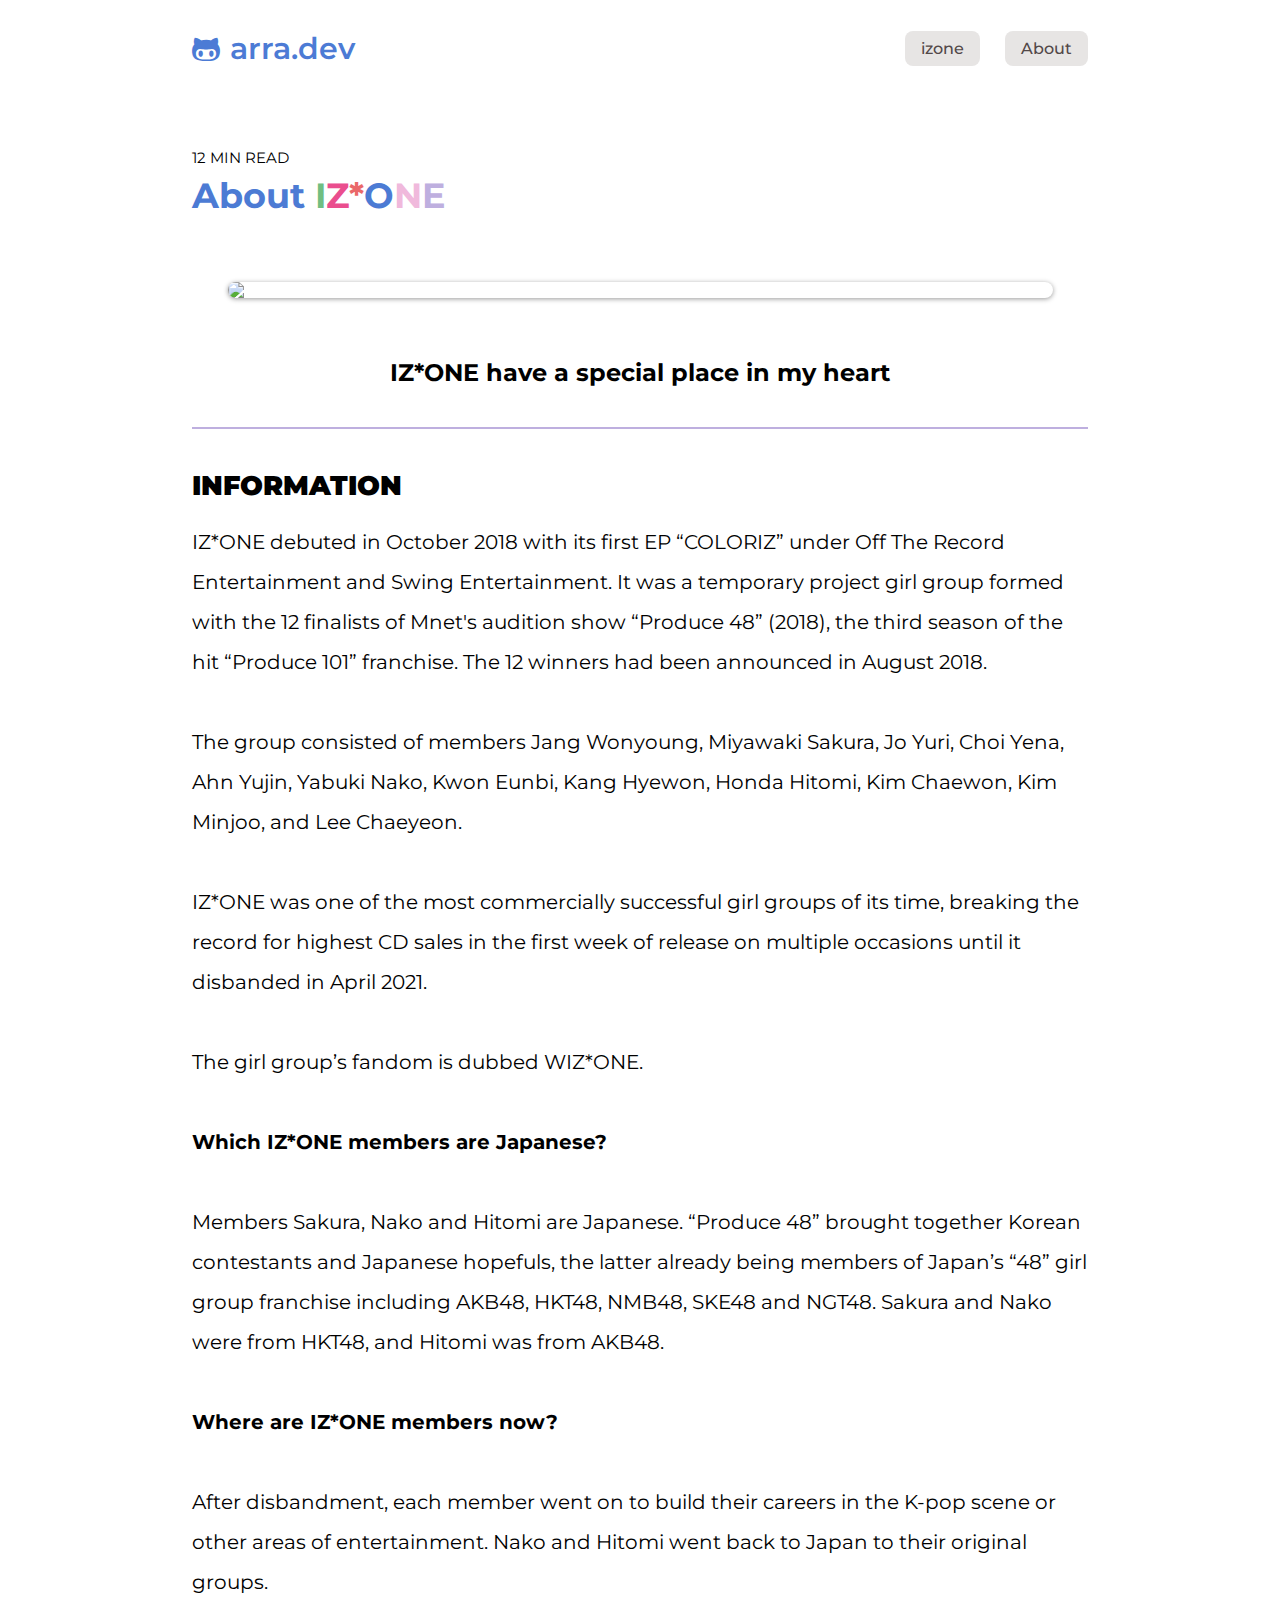
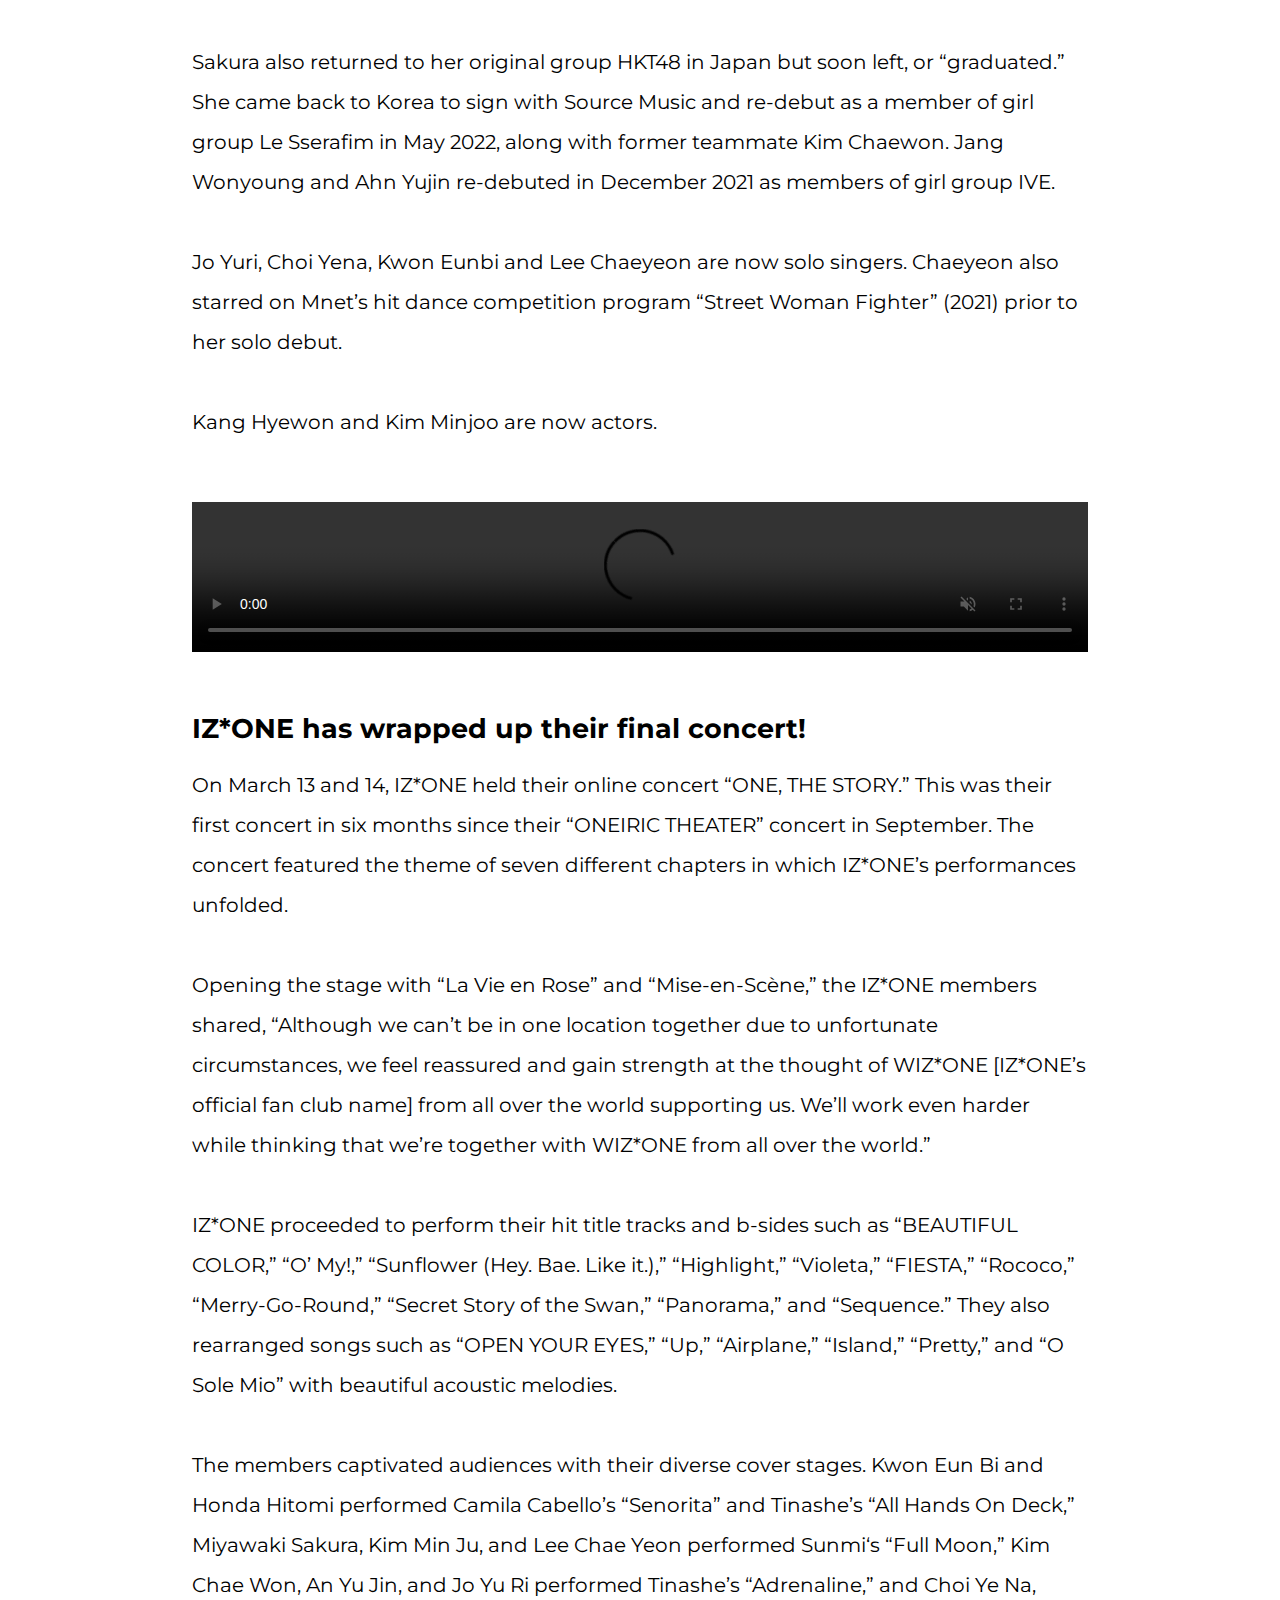
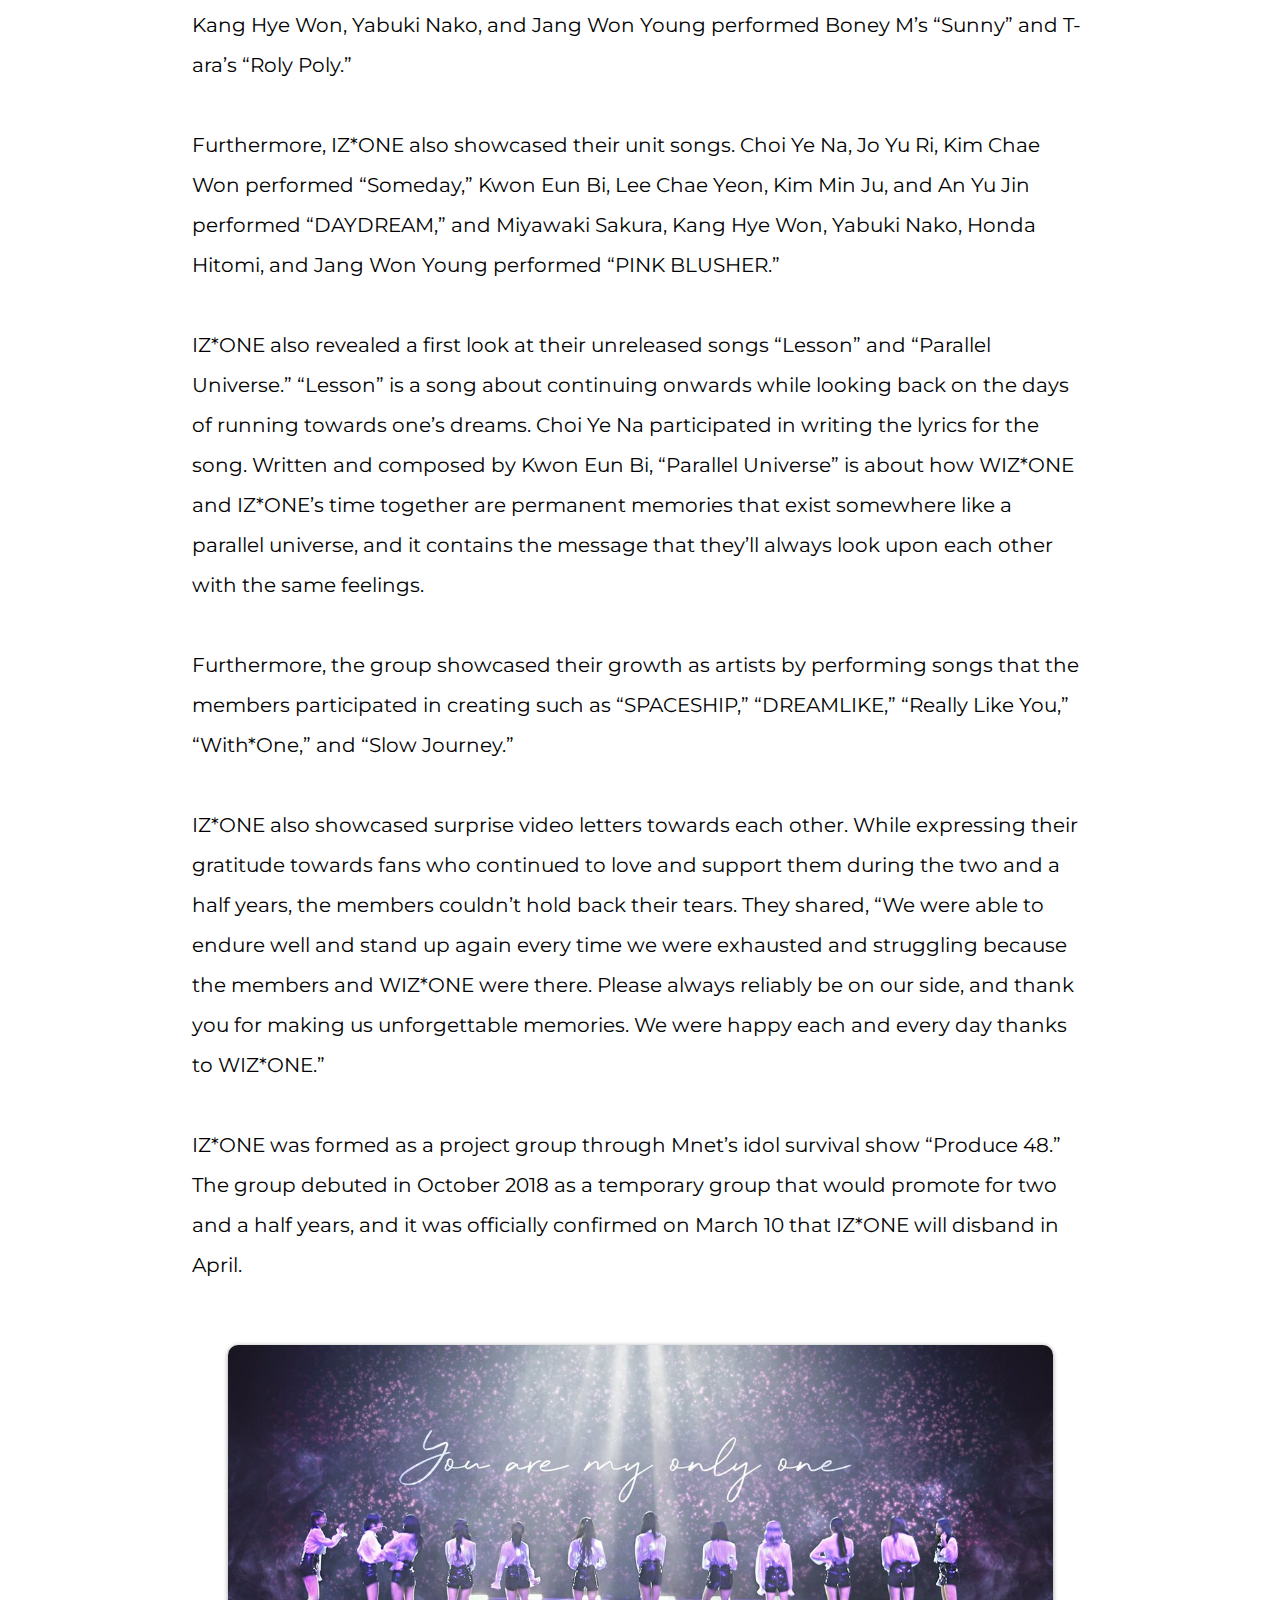
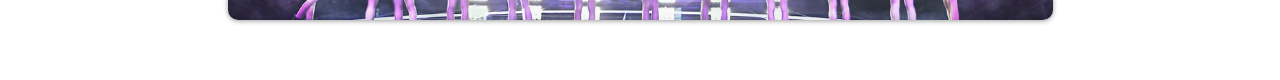
==== about.html @ e441821f "update" ====
<!DOCTYPE html>
<html lang="en">
  <head>
    <meta charset="UTF-8">
    <meta name="viewport" content="width=device-width, initial-scale=1.0">
    <link rel="stylesheet" href="/css/about.css">
    <title>Arra</title>
    <link rel="icon" href="/img/yujin1.png">
    <link rel="preconnect" href="https://fonts.googleapis.com">
    <link rel="preconnect" href="https://fonts.gstatic.com" crossorigin>
    <link href="https://fonts.googleapis.com/css2?family=Montserrat:ital,wght@0,500;1,500&display=swap" rel="stylesheet">
    <link rel="stylesheet" href="https://cdnjs.cloudflare.com/ajax/libs/font-awesome/4.7.0/css/font-awesome.min.css">
  </head>
  <body>

    <main>
      <nav>
        <div class="left-navbar">
          <p><a href="index.html"><i class="fa fa-github-alt" style="margin-right: 10px;"></i>arra.dev</a></p>
        </div>
        <div class="navbar">
          <ul>
            <li><a href="izone.html">izone</a></li>
            <li><a href="about.html">About</a></li>
          </ul>
        </div>
      </nav>
    </main>

  <section class="about-text">

    <div class="title">
      <p>12 MIN READ</p>
      <h1><span style="color: #4C7BD4;">About</span> <span style="color: #70be81;">I</span><span style="color: #EA4E8E;">Z</span><span style="color: #EA6869;">*</span><span style="color: #4C7BD4;">O</span><span style="color: #f0b9dc;">N</span><span style="color: #BEAFDF;">E</span></h1>
    </div>

    <div class="izone-image">
      <img src="/img/EuPhT83VIAEmpBf.jpg">
    </div>

    <div class="paragraph-about">
      <h1 id="iz-heart">IZ*ONE have a special place in my heart</h1>
      <hr>
      <h1><b>INFORMATION</b></h1>
      <p>IZ*ONE debuted in October 2018 with its first EP “COLORIZ” under Off The Record Entertainment and Swing Entertainment. It was a temporary project girl group formed with the 12 finalists of Mnet's audition show “Produce 48” (2018), the third season of the hit “Produce 101” franchise. The 12 winners had been announced in August 2018.<br>
        <br>
        The group consisted of members Jang Wonyoung, Miyawaki Sakura, Jo Yuri, Choi Yena, Ahn Yujin, Yabuki Nako, Kwon Eunbi, Kang Hyewon, Honda Hitomi, Kim Chaewon, Kim Minjoo, and Lee Chaeyeon.<br>
        <br>
        IZ*ONE was one of the most commercially successful girl groups of its time, breaking the record for highest CD sales in the first week of release on multiple occasions until it disbanded in April 2021.<br>
        <br>
        The girl group’s fandom is dubbed WIZ*ONE.<br>
        <br>
        <b>Which IZ*ONE members are Japanese?</b><br>
        <br>
        Members Sakura, Nako and Hitomi are Japanese. “Produce 48” brought together Korean contestants and Japanese hopefuls, the latter already being members of Japan’s “48” girl group franchise including AKB48, HKT48, NMB48, SKE48 and NGT48. Sakura and Nako were from HKT48, and Hitomi was from AKB48.<br>
        <br>
        <b>Where are IZ*ONE members now?</b><br>
        <br>
        After disbandment, each member went on to build their careers in the K-pop scene or other areas of entertainment. Nako and Hitomi went back to Japan to their original groups.<br>
        <br>
        Sakura also returned to her original group HKT48 in Japan but soon left, or “graduated.” She came back to Korea to sign with Source Music and re-debut as a member of girl group Le Sserafim in May 2022, along with former teammate Kim Chaewon.         
        Jang Wonyoung and Ahn Yujin re-debuted in December 2021 as members of girl group IVE.<br>
        <br>
        Jo Yuri, Choi Yena, Kwon Eunbi and Lee Chaeyeon are now solo singers. Chaeyeon also starred on Mnet’s hit dance competition program “Street Woman Fighter” (2021) prior to her solo debut.<br>
        <br>
        Kang Hyewon and Kim Minjoo are now actors. </p>
    </div>

    <div class="iz-video">
      <video controls autoplay muted src="/img/concert.mp4" width="1025px"></video>
    </div>

    <div class="paragraph-about">
      <h1>IZ*ONE has wrapped up their final concert!</h1>
      <p>On March 13 and 14, IZ*ONE held their online concert “ONE, THE STORY.” This was their first concert in six months since their “ONEIRIC THEATER” concert in September. The concert featured the theme of seven different chapters in which IZ*ONE’s performances unfolded.<br>
        <br>
        Opening the stage with “La Vie en Rose” and “Mise-en-Scène,” the IZ*ONE members shared, “Although we can’t be in one location together due to unfortunate circumstances, we feel reassured and gain strength at the thought of WIZ*ONE [IZ*ONE’s official fan club name] from all over the world supporting us. We’ll work even harder while thinking that we’re together with WIZ*ONE from all over the world.”<br>
        <br>
        IZ*ONE proceeded to perform their hit title tracks and b-sides such as “BEAUTIFUL COLOR,” “O’ My!,” “Sunflower (Hey. Bae. Like it.),” “Highlight,” “Violeta,” “FIESTA,” “Rococo,” “Merry-Go-Round,” “Secret Story of the Swan,” “Panorama,” and “Sequence.” They also rearranged songs such as “OPEN YOUR EYES,” “Up,” “Airplane,” “Island,” “Pretty,” and “O Sole Mio” with beautiful acoustic melodies.<br>
        <br>
        The members captivated audiences with their diverse cover stages. Kwon Eun Bi and Honda Hitomi performed Camila Cabello’s “Senorita” and Tinashe’s “All Hands On Deck,” Miyawaki Sakura, Kim Min Ju, and Lee Chae Yeon performed Sunmi‘s “Full Moon,” Kim Chae Won, An Yu Jin, and Jo Yu Ri performed Tinashe’s “Adrenaline,” and Choi Ye Na, Kang Hye Won, Yabuki Nako, and Jang Won Young performed Boney M’s “Sunny” and T-ara’s “Roly Poly.”<br>
        <br>
        Furthermore, IZ*ONE also showcased their unit songs. Choi Ye Na, Jo Yu Ri, Kim Chae Won performed “Someday,” Kwon Eun Bi, Lee Chae Yeon, Kim Min Ju, and An Yu Jin performed “DAYDREAM,” and Miyawaki Sakura, Kang Hye Won, Yabuki Nako, Honda Hitomi, and Jang Won Young performed “PINK BLUSHER.”<br>
        <br>
        IZ*ONE also revealed a first look at their unreleased songs “Lesson” and “Parallel Universe.” “Lesson” is a song about continuing onwards while looking back on the days of running towards one’s dreams. Choi Ye Na participated in writing the lyrics for the song. Written and composed by Kwon Eun Bi, “Parallel Universe” is about how WIZ*ONE and IZ*ONE’s time together are permanent memories that exist somewhere like a parallel universe, and it contains the message that they’ll always look upon each other with the same feelings.<br>
        <br>
        Furthermore, the group showcased their growth as artists by performing songs that the members participated in creating such as “SPACESHIP,” “DREAMLIKE,” “Really Like You,” “With*One,” and “Slow Journey.”<br>
        <br>
        IZ*ONE also showcased surprise video letters towards each other. While expressing their gratitude towards fans who continued to love and support them during the two and a half years, the members couldn’t hold back their tears. They shared, “We were able to endure well and stand up again every time we were exhausted and struggling because the members and WIZ*ONE were there. Please always reliably be on our side, and thank you for making us unforgettable memories. We were happy each and every day thanks to WIZ*ONE.”<br>
        <br>
        IZ*ONE was formed as a project group through Mnet’s idol survival show “Produce 48.” The group debuted in October 2018 as a temporary group that would promote for two and a half years, and it was officially confirmed on March 10 that IZ*ONE will disband in April.</p>
    </div>

    <div class="izone-image">
    <img src="/img/E2XO51TVkAYZnS4.jpg">
    </div>  

  </section>

  </body>
</html>
---- css/about.css ----
* {
  margin: 0;
  padding: 0;
  font-family: 'Montserrat', sans-serif;
}

nav {
  display: flex;
  justify-content: center;
  align-items: center;
  margin: 0 auto;
  width: 70%;
  margin-top: 30px;
}

.left-navbar {
  font-size: 30px;
  margin-right: auto;
  color: #4C7BD5;
  font-weight: 600;
}

.left-navbar a {
    color: #4C7BD5;
  text-decoration: none;
}

.navbar {
  margin-left: auto;
}

.navbar ul {
  display: flex;
  gap: 25px;
}

.navbar ul li {
  list-style: none;
  padding: 8px 16px;
  background-color: #e7e5e4;
  border-radius: 8px;
  transition: 0.2s;
}

.navbar ul li:hover {
  filter: brightness(90%);
}

.navbar ul li a {
  color: #524848;
  font-size: 16px;
  text-decoration: none;
  font-weight: 500;
}

/* izone-about */

.about-text {
  width: 70%;
  margin: 0 auto;
}

.title {
  line-height: 1.5;
}

.title p {
  font-size: 15px;
  margin-top: 80px;
}

.title h1 {
  font-size: 35px;
}

.izone-image {
  display: flex;
  justify-content: center;
  align-items: center;
}

.izone-image img {
  width: 1025px;
  border-radius: 10px;
  margin-top: 60px;
  margin-bottom: 60px;
  box-shadow: 0px 1px 5px rgba(0, 0, 0, 0.40);
}

.paragraph-about {
  text-align: left;
  margin: 0 auto;
}

.paragraph-about h1 {
  font-size: 27px;
  margin-bottom: 20px;
}

.paragraph-about p {
  font-size: 20px;
  line-height: 2;
}

#iz-heart {
  text-align: center;
  font-size: 24px;
}

hr {
  margin-top: 40px;
  margin-bottom: 40px;
  border-color: #BEAFDF;
  border-style: solid;
}

.iz-video {
  display: flex;
  justify-content: center;
  align-items: center;
  margin-top: 60px;
  margin-bottom: 60px;
}

@media (max-width: 1450px) {

  .izone-image img {
    width: 825px;
  }
  
  #iz-end-background {
    width: 825px;
  }

}

@media (max-width: 1250px) {

  .izone-image img {
    width: 750px;
  }

  .iz-video video {
    width: 900px;
  }


}

@media (max-width: 1100px) {

  .izone-image img {
    width: 650px;
  }

  .iz-video video {
    width: 800px;
  }

}

@media (max-width: 950px) {

  .izone-image img {
    width: 600px;
  }

  .iz-video video {
    width: 700px;
  }

}

@media (max-width: 830px) {

  .izone-image img {
    width: 500px;
  }

  .iz-video video {
    width: 600px;
  }

  .paragraph-about h1 {
    font-size: 23px;
  }

  .paragraph-about p {
    font-size: 16px;
  }

}

@media (max-width: 700px) {

  .left-navbar p {
    font-size: 20px;
  }

  .navbar ul {
    gap: 12px;
  }

  .navbar ul li {
    padding: 6px 14px;
  }

  .navbar ul li a {
    font-size: 14px;
  }

  .izone-image img {
    width: 325px;
  }

  .iz-video video {
    width: 325px;
  }

  #iz-heart {
    font-size: 20px;
  }

}

@media (max-width: 670px) {

  .left-navbar p {
    font-size: 18px;
  }

  .navbar ul {
    gap: 9px;
  }

  .navbar ul li {
    padding: 5px 12px;
  }

  .navbar ul li a {
    font-size: 13px;
  }

}
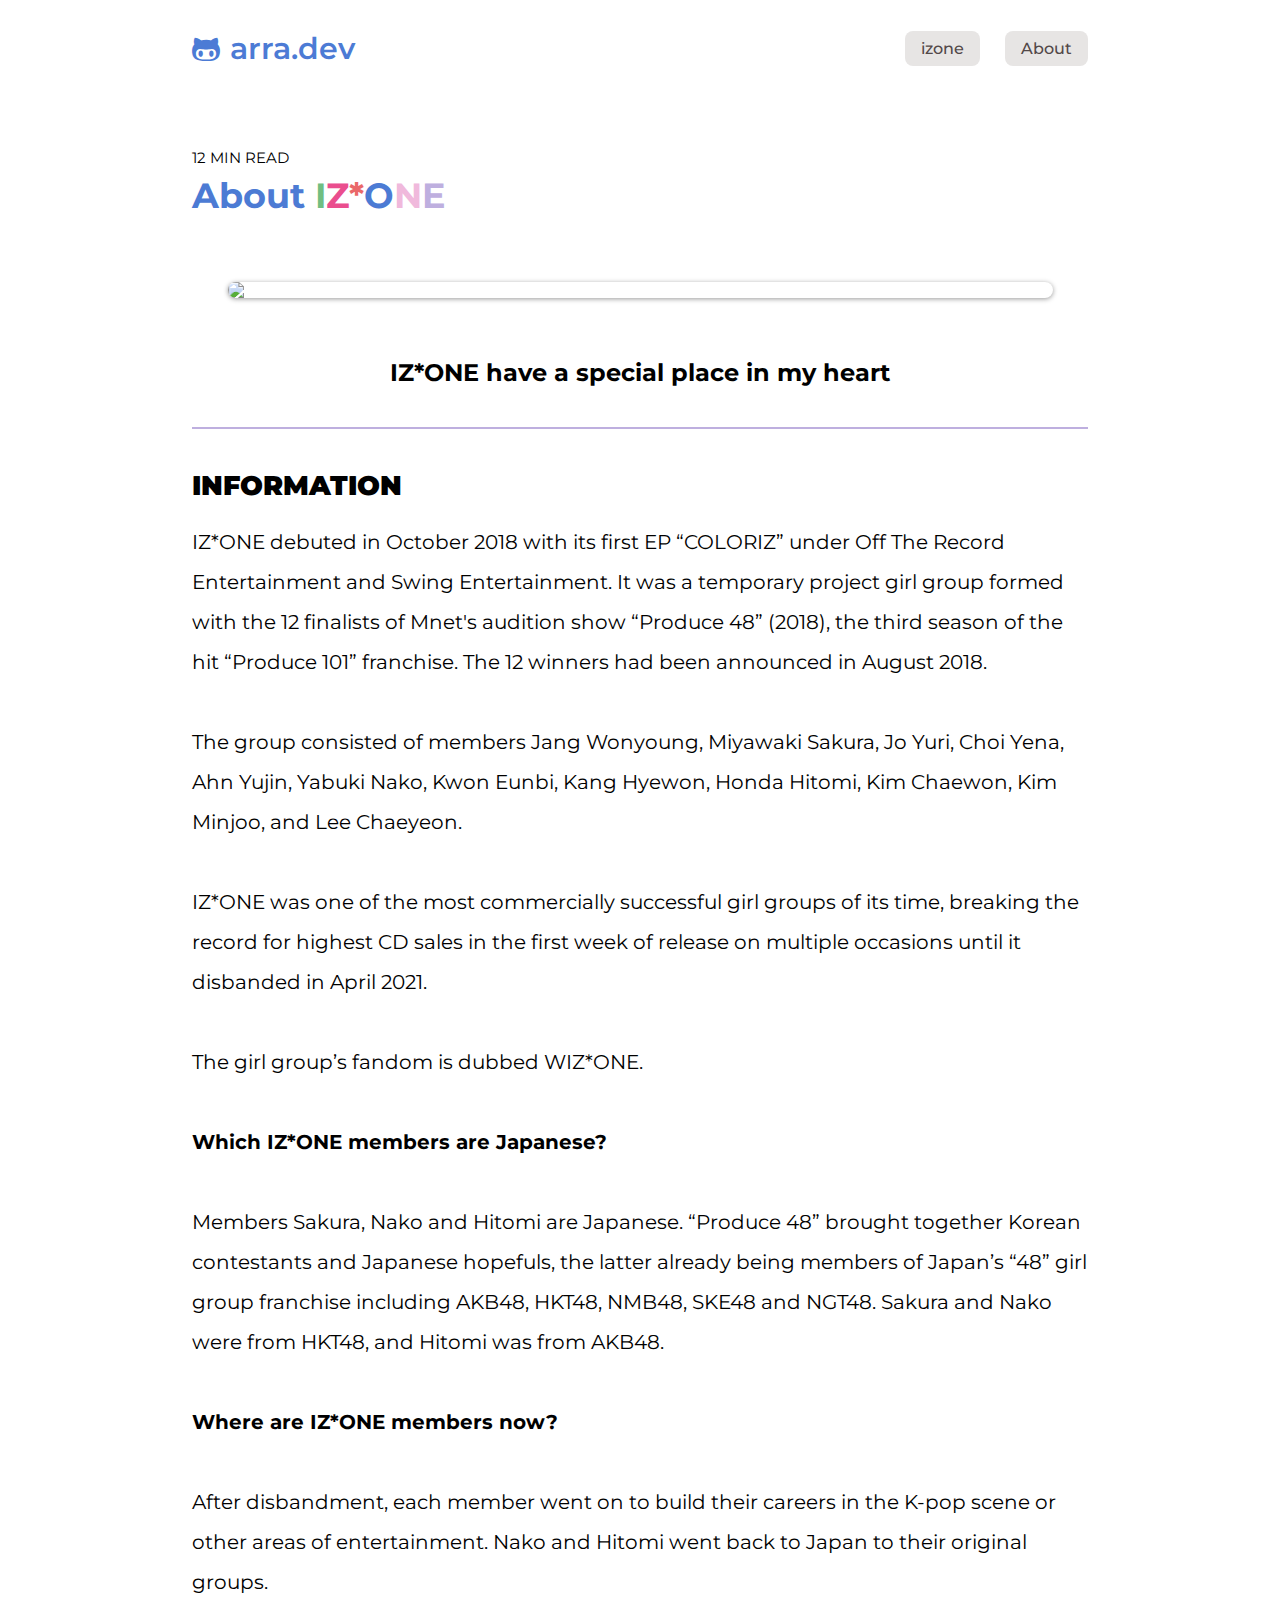
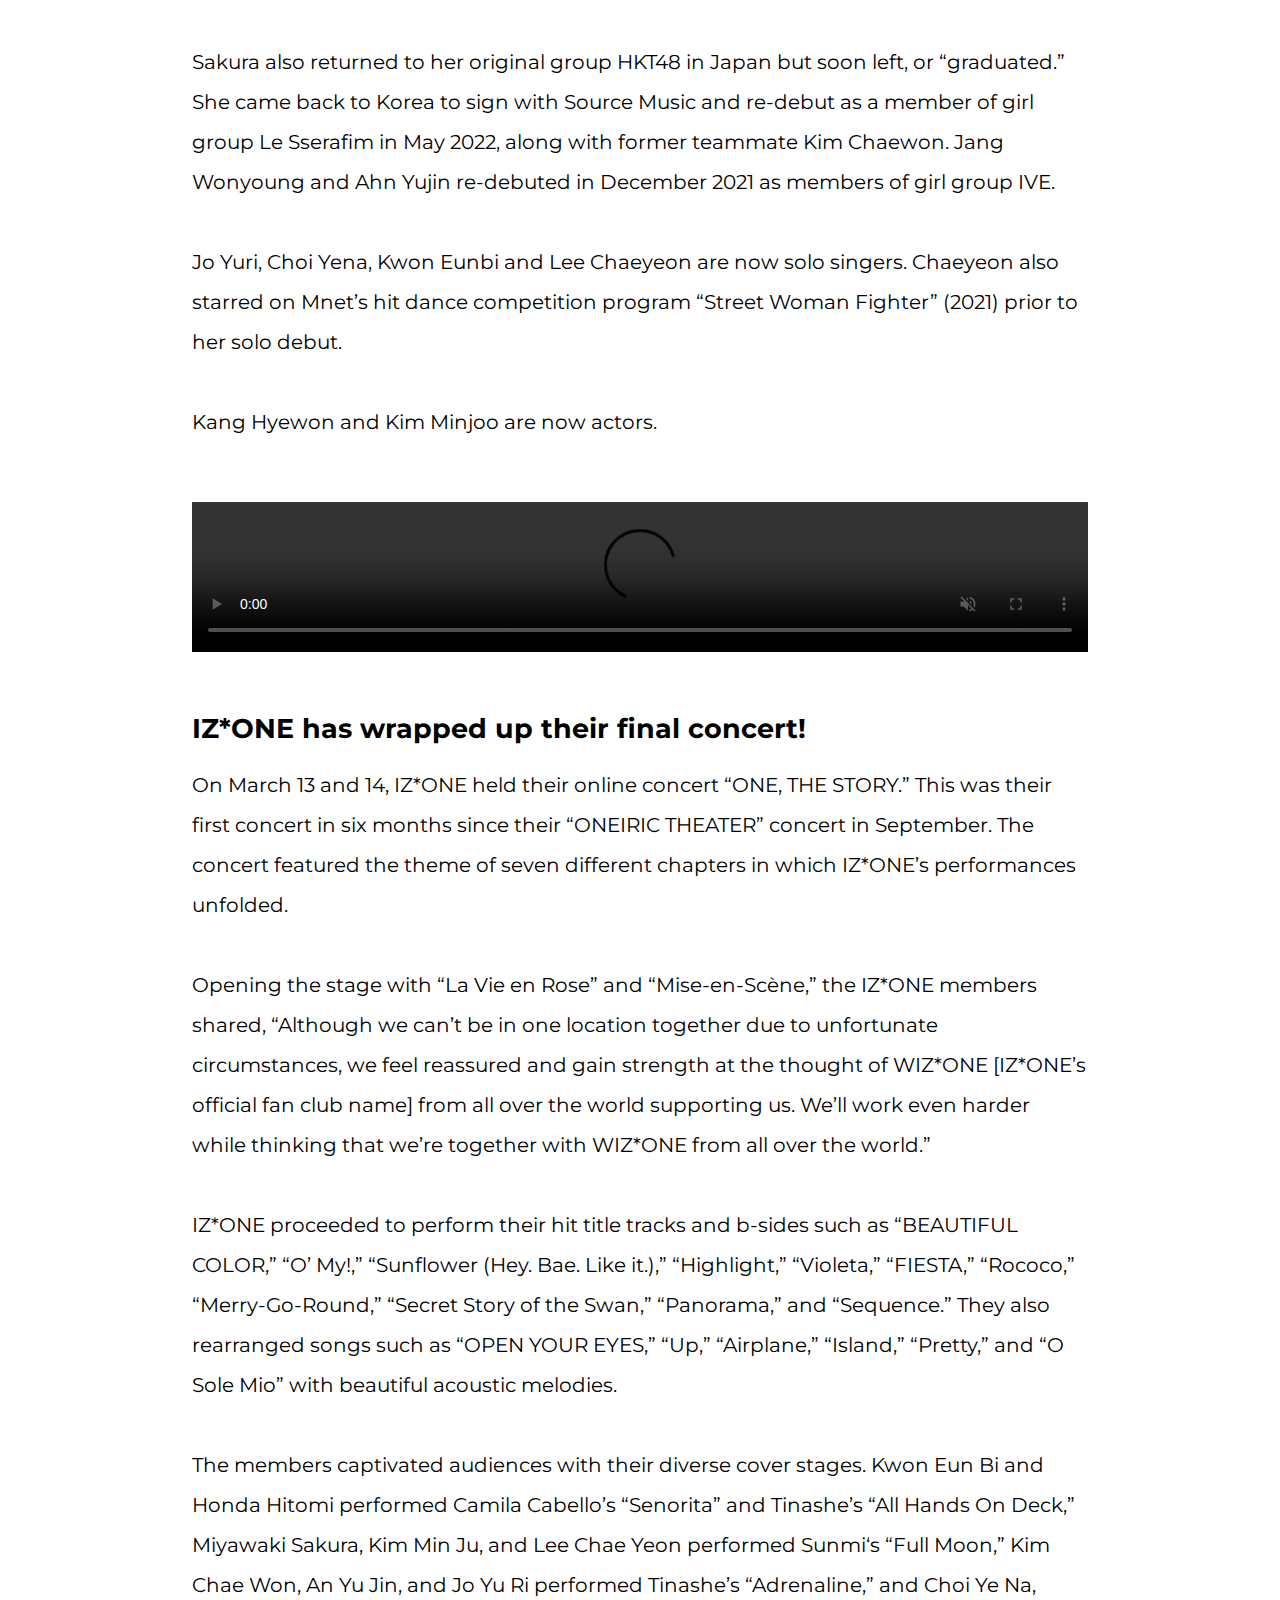
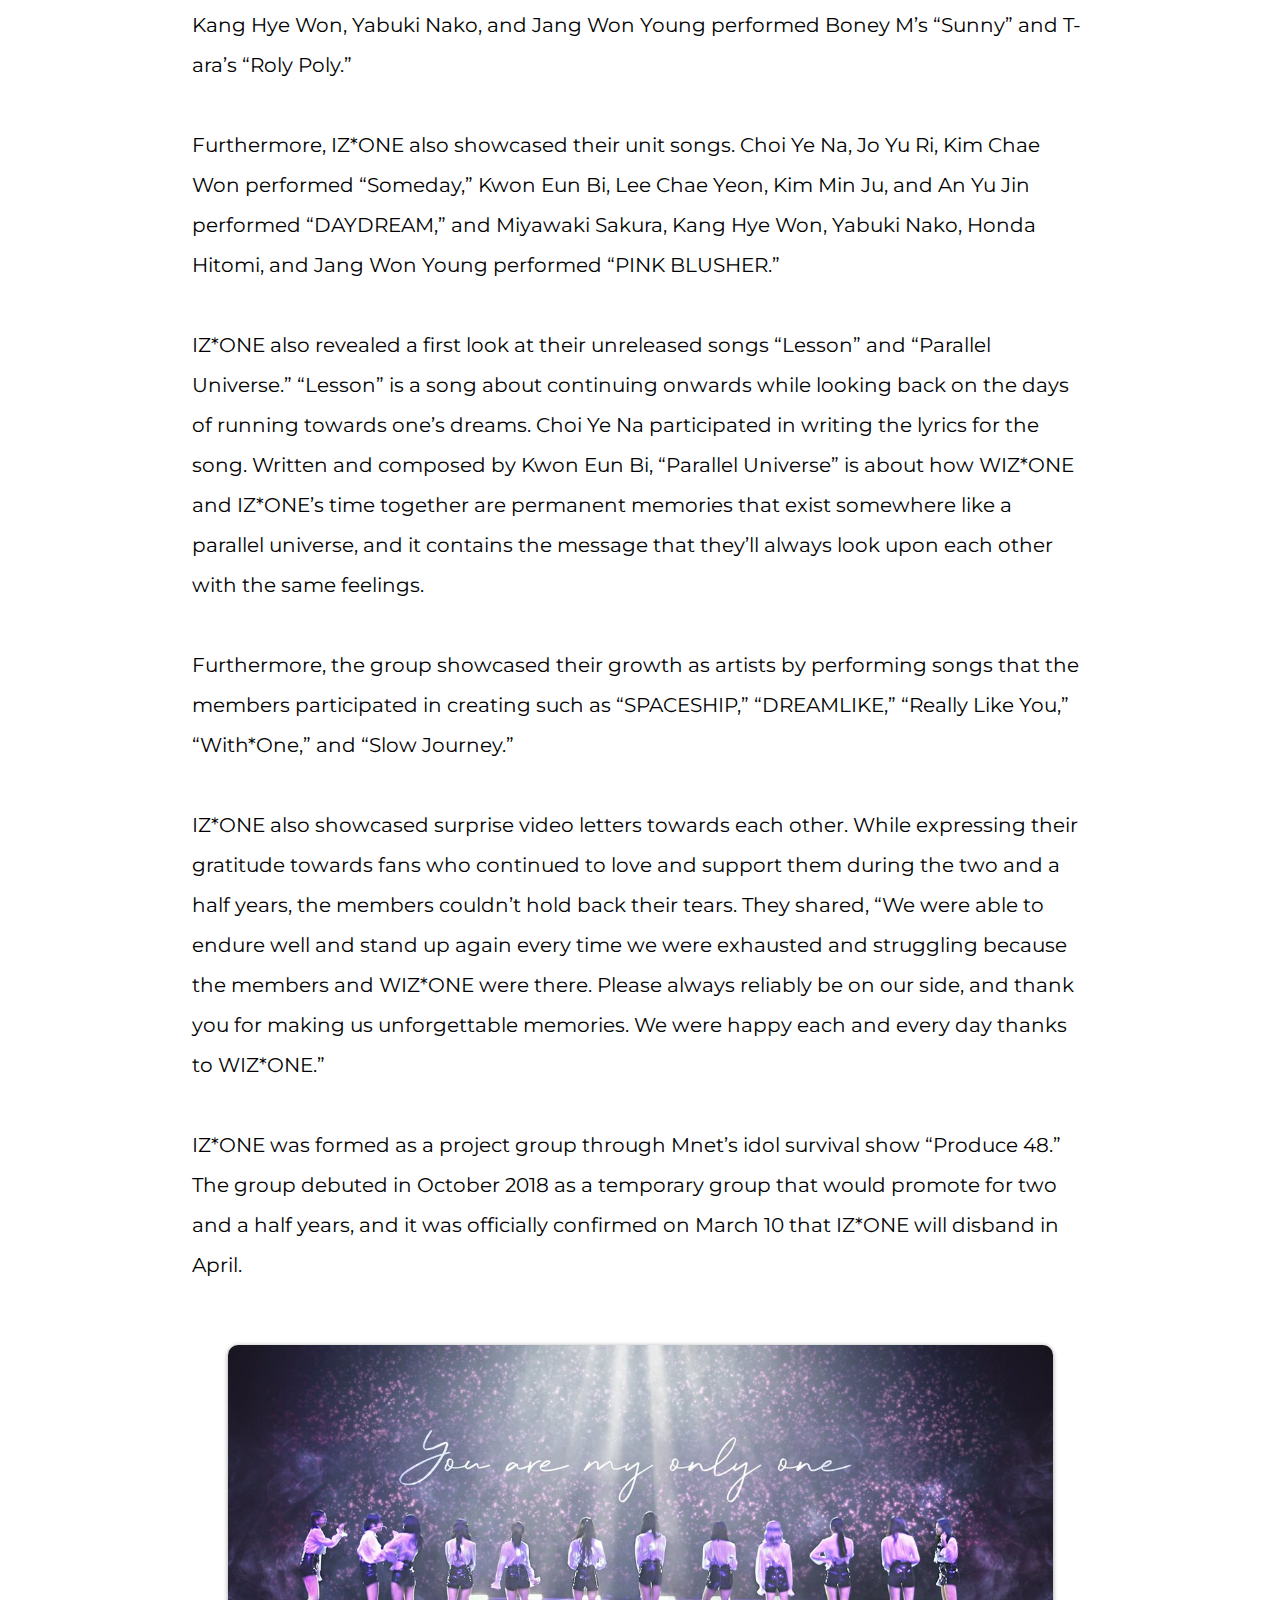
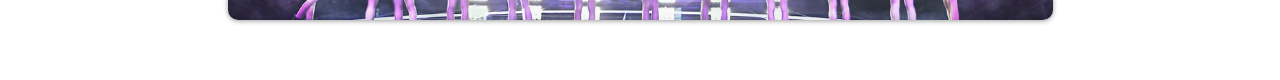
==== commit c3ef4e9a: "Update about.html" ====
--- a/about.html
+++ b/about.html
@@ -3,7 +3,7 @@
   <head>
     <meta charset="UTF-8">
     <meta name="viewport" content="width=device-width, initial-scale=1.0">
-    <link rel="stylesheet" href="/css/about.css">
+    <link rel="stylesheet" href="css/about.css">
     <title>Arra</title>
     <link rel="icon" href="/img/yujin1.png">
     <link rel="preconnect" href="https://fonts.googleapis.com">
@@ -98,4 +98,4 @@
   </section>
 
   </body>
-</html>+</html>
